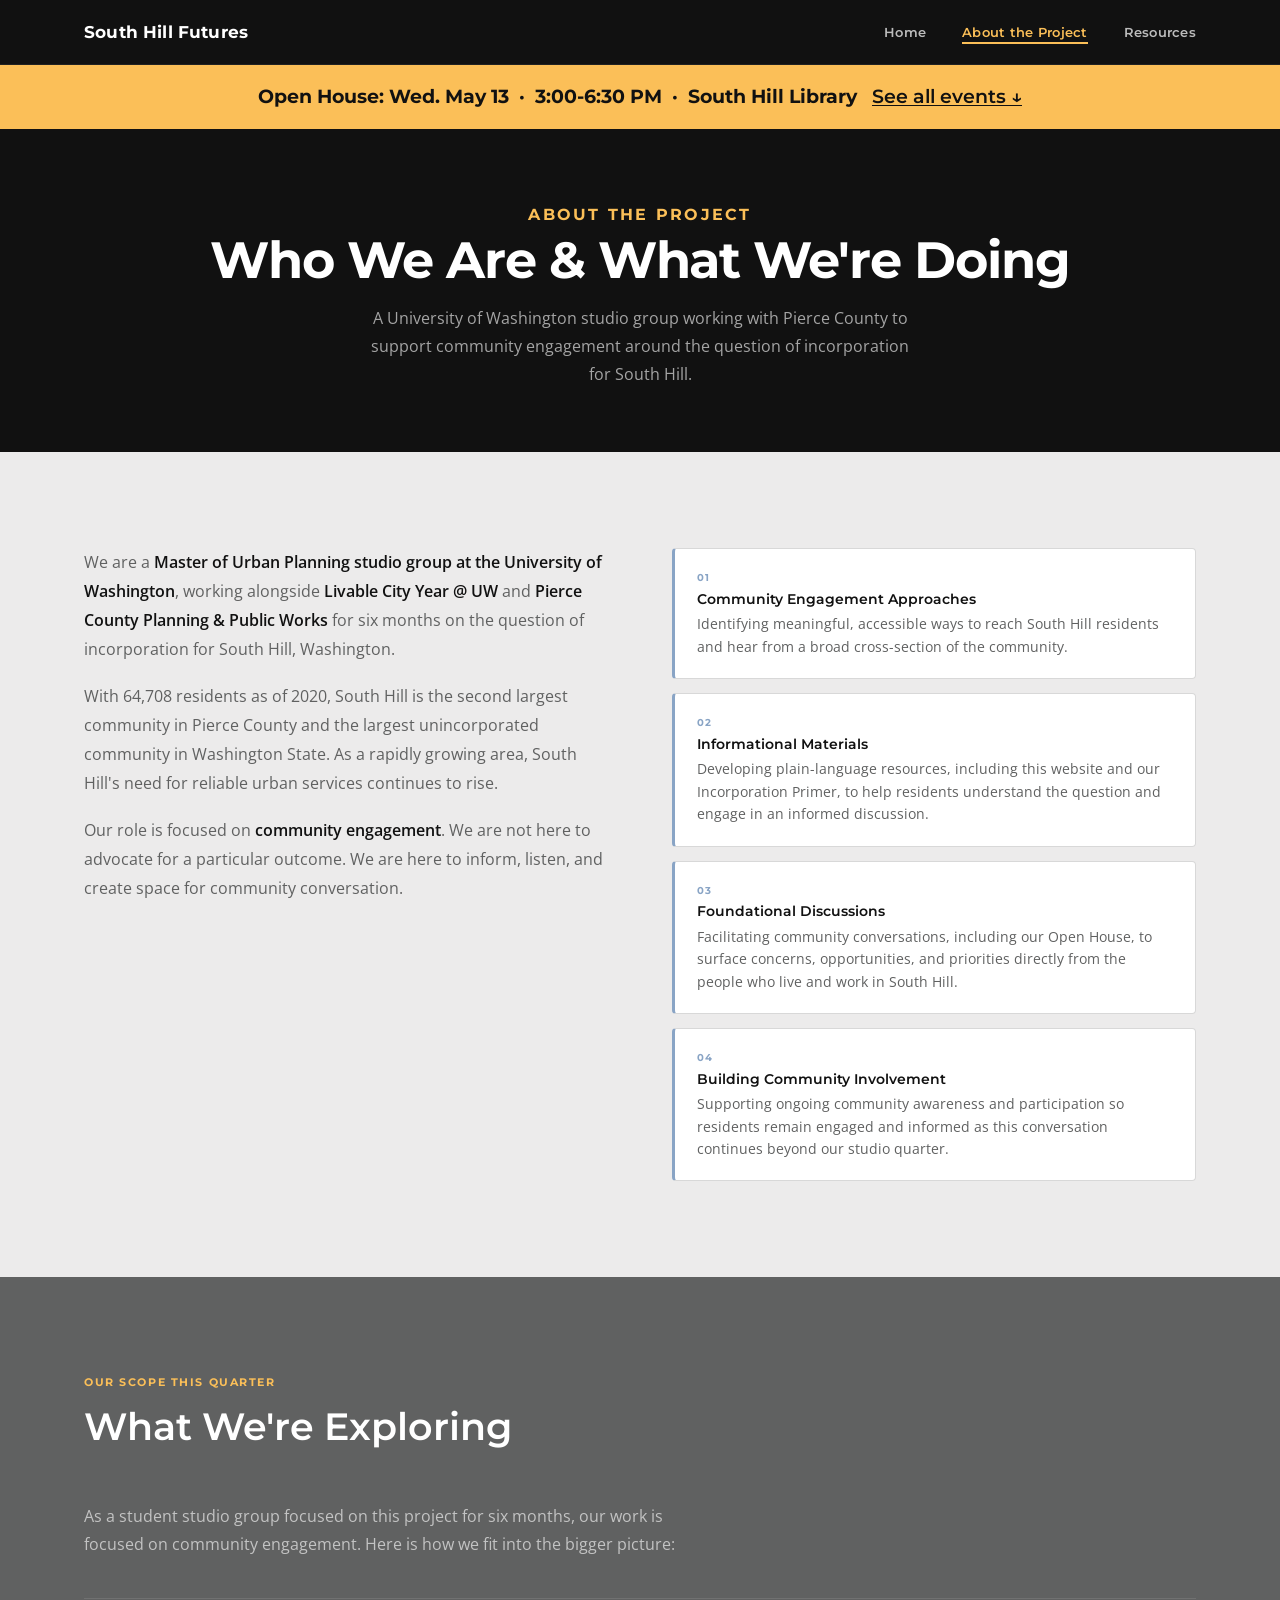
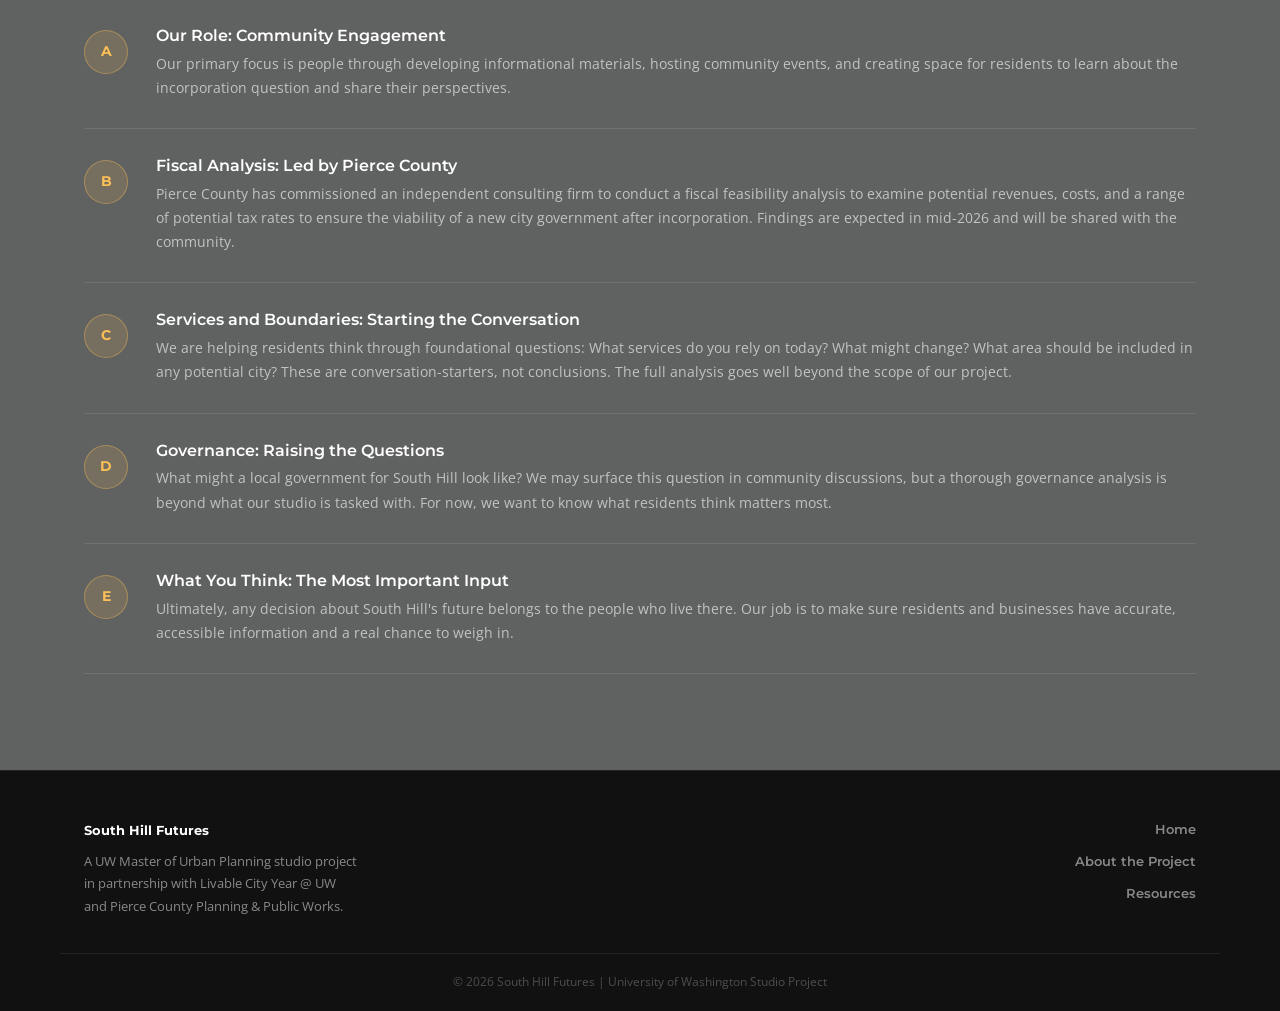
==== about.html @ bb27de4a "2.0" ====
<!DOCTYPE html>
<html lang="en">
<head>
  <meta charset="UTF-8" />
  <meta name="viewport" content="width=device-width, initial-scale=1.0" />
  <title>About the Project | South Hill Futures</title>
  <link rel="stylesheet" href="styles.css" />
  <link rel="preconnect" href="https://fonts.googleapis.com" />
  <link href="https://fonts.googleapis.com/css2?family=Montserrat:wght@600;700&family=Open+Sans:wght@400;500;600&display=swap" rel="stylesheet" />
</head>
<body>

  <!-- NAV -->
  <nav id="navbar">
    <div class="nav-inner">
      <a class="nav-logo" href="index.html">South Hill Futures</a>
      <button class="nav-toggle" aria-label="Toggle menu" onclick="toggleMenu()">&#9776;</button>
      <ul class="nav-links" id="nav-links">
        <li><a href="index.html">Home</a></li>
        <li><a href="about.html" aria-current="page">About the Project</a></li>
        <li><a href="learn.html">Resources</a></li>
      </ul>
    </div>
  </nav>

  <!-- OPEN HOUSE BANNER -->
  <div id="open-house-banner">
    <p><strong>Open House: Wed. May 13 &nbsp;·&nbsp; 3:00-6:30 PM &nbsp;·&nbsp; South Hill Library</strong> &nbsp;&nbsp;<a href="index.html#contact">See all events &#8595;</a></p>
  </div>

  <!-- PAGE HEADER -->
  <div class="page-header">
    <p class="eyebrow gold">About the Project</p>
    <h1>Who We Are &amp; What We're Doing</h1>
    <p>A University of Washington studio group working with Pierce County to support community engagement around the question of incorporation for South Hill.</p>
  </div>

  <!-- ABOUT -->
  <section id="about">
    <div class="container">
      <div class="two-col">
        <div class="col-text">
          <p>We are a <strong>Master of Urban Planning studio group at the University of Washington</strong>, working alongside <strong>Livable City Year @ UW</strong> and <strong>Pierce County Planning & Public Works</strong> for six months on the question of incorporation for South Hill, Washington.</p>
          <p>With 64,708 residents as of 2020, South Hill is the second largest community in Pierce County and the largest unincorporated community in Washington State. As a rapidly growing area, South Hill's need for reliable urban services continues to rise.</p>
          <p>Our role is focused on <strong>community engagement</strong>. We are not here to advocate for a particular outcome. We are here to inform, listen, and create space for community conversation.</p>
        </div>
        <div class="col-cards">
          <div class="info-card">
            <div class="info-card-num">01</div>
            <h3>Community Engagement Approaches</h3>
            <p>Identifying meaningful, accessible ways to reach South Hill residents and hear from a broad cross-section of the community.</p>
          </div>
          <div class="info-card">
            <div class="info-card-num">02</div>
            <h3>Informational Materials</h3>
            <p>Developing plain-language resources, including this website and our Incorporation Primer, to help residents understand the question and engage in an informed discussion.</p>
          </div>
          <div class="info-card">
            <div class="info-card-num">03</div>
            <h3>Foundational Discussions</h3>
            <p>Facilitating community conversations, including our Open House, to surface concerns, opportunities, and priorities directly from the people who live and work in South Hill.</p>
          </div>
          <div class="info-card">
            <div class="info-card-num">04</div>
            <h3>Building Community Involvement</h3>
            <p>Supporting ongoing community awareness and participation so residents remain engaged and informed as this conversation continues beyond our studio quarter.</p>
          </div>
        </div>
      </div>
    </div>
  </section>

  <!-- POSSIBILITIES -->
  <section id="possibilities">
    <div class="container">
      <div class="section-header on-dark">
        <p class="eyebrow">Our Scope This Quarter</p>
        <h2>What We're Exploring</h2>
      </div>
      <p class="section-intro-left">As a student studio group focused on this project for six months, our work is focused on community engagement. Here is how we fit into the bigger picture:</p>
      <div class="scenarios">
        <div class="scenario">
          <div class="scenario-number">A</div>
          <div class="scenario-body">
            <h3>Our Role: Community Engagement</h3>
            <p>Our primary focus is people through developing informational materials, hosting community events, and creating space for residents to learn about the incorporation question and share their perspectives.</p>
          </div>
        </div>
        <div class="scenario">
          <div class="scenario-number">B</div>
          <div class="scenario-body">
            <h3>Fiscal Analysis: Led by Pierce County</h3>
            <p>Pierce County has commissioned an independent consulting firm to conduct a fiscal feasibility analysis to examine potential revenues, costs, and a range of potential tax rates to ensure the viability of a new city government after incorporation. Findings are expected in mid-2026 and will be shared with the community.</p>
          </div>
        </div>
        <div class="scenario">
          <div class="scenario-number">C</div>
          <div class="scenario-body">
            <h3>Services and Boundaries: Starting the Conversation</h3>
            <p>We are helping residents think through foundational questions: What services do you rely on today? What might change? What area should be included in any potential city? These are conversation-starters, not conclusions. The full analysis goes well beyond the scope of our project.</p>
          </div>
        </div>
        <div class="scenario">
          <div class="scenario-number">D</div>
          <div class="scenario-body">
            <h3>Governance: Raising the Questions</h3>
            <p>What might a local government for South Hill look like? We may surface this question in community discussions, but a thorough governance analysis is beyond what our studio is tasked with. For now, we want to know what residents think matters most.</p>
          </div>
        </div>
        <div class="scenario">
          <div class="scenario-number">E</div>
          <div class="scenario-body">
            <h3>What You Think: The Most Important Input</h3>
            <p>Ultimately, any decision about South Hill's future belongs to the people who live there. Our job is to make sure residents and businesses have accurate, accessible information and a real chance to weigh in.</p>
          </div>
        </div>
      </div>
    </div>
  </section>

  <!-- FOOTER -->
  <footer>
    <div class="container footer-inner">
      <div class="footer-left">
        <p class="footer-logo">South Hill Futures</p>
        <p>A UW Master of Urban Planning studio project<br>in partnership with Livable City Year @ UW<br>and Pierce County Planning &amp; Public Works.</p>
      </div>
      <div class="footer-links">
        <a href="index.html">Home</a>
        <a href="about.html">About the Project</a>
        <a href="learn.html">Resources</a>
      </div>
    </div>
    <div class="footer-bottom">
      <p>&copy; 2026 South Hill Futures | University of Washington Studio Project</p>
    </div>
  </footer>

  <script src="script.js"></script>
</body>
</html>
---- styles.css ----
/* ── Reset & Base ── */
*, *::before, *::after { box-sizing: border-box; margin: 0; padding: 0; }

:root {
  --blue:       #89a4c5;
  --gold:       #fbbf58;
  --green:      #a4ca65;
  --gray-mid:   #606161;
  --gray-light: #ecebeb;
  --black:      #111111;
  --white:      #ffffff;
  --border:     #d8d8d8;

  --text-dark:  #111111;
  --text-body:  #606161;
  --text-muted: #909090;

  --font-body:    'Open Sans', system-ui, sans-serif;
  --font-heading: 'Montserrat', system-ui, sans-serif;

  --max-w:      1160px;
  --section-py: 96px;
}

html { scroll-behavior: smooth; }

body {
  font-family: var(--font-body);
  font-weight: 400;
  color: var(--text-body);
  background: var(--white);
  line-height: 1.7;
  font-size: 16px;
  padding-top: 64px;
}

a { color: inherit; text-decoration: none; }
img { display: block; max-width: 100%; }

h1, h2, h3 { font-family: var(--font-heading); line-height: 1.2; }
h1 { font-weight: 700; }
h2 { font-weight: 600; }
h3 { font-weight: 600; }

.container {
  max-width: var(--max-w);
  margin: 0 auto;
  padding: 0 24px;
}

/* ── Eyebrow ── */
.eyebrow {
  display: block;
  font-family: var(--font-heading);
  font-size: 0.7rem;
  font-weight: 700;
  letter-spacing: 0.14em;
  text-transform: uppercase;
  color: var(--green);
  margin-bottom: 12px;
}
.eyebrow.gold  { color: var(--gold); }
.eyebrow.light { color: var(--gold); }

/* ── Buttons ── */
.btn {
  display: inline-block;
  padding: 13px 32px;
  border-radius: 3px;
  font-family: var(--font-heading);
  font-size: 0.85rem;
  font-weight: 700;
  letter-spacing: 0.04em;
  cursor: pointer;
  transition: all 0.18s;
  border: 2px solid transparent;
}
.btn-primary { background: var(--gold); color: var(--black); border-color: var(--gold); }
.btn-primary:hover { background: #fccf7a; border-color: #fccf7a; }
.btn-outline { background: transparent; color: var(--white); border-color: rgba(255,255,255,0.5); }
.btn-outline:hover { background: rgba(255,255,255,0.1); border-color: var(--white); }

/* ── Navbar ── */
#navbar {
  position: fixed;
  top: 0; left: 0; right: 0;
  z-index: 100;
  background: var(--black);
  border-bottom: 1px solid rgba(255,255,255,0.07);
  transition: box-shadow 0.3s;
}
#navbar.scrolled { box-shadow: 0 2px 20px rgba(0,0,0,0.5); }

.nav-inner {
  max-width: var(--max-w);
  margin: 0 auto;
  padding: 0 24px;
  height: 64px;
  display: flex;
  align-items: center;
  justify-content: space-between;
}

.nav-logo {
  font-family: var(--font-heading);
  font-size: 1.05rem;
  font-weight: 700;
  color: var(--white);
  letter-spacing: 0.01em;
}

.nav-links {
  display: flex;
  gap: 36px;
  list-style: none;
}
.nav-links a {
  font-family: var(--font-heading);
  font-size: 0.82rem;
  font-weight: 600;
  color: rgba(255,255,255,0.72);
  letter-spacing: 0.02em;
  transition: color 0.18s;
  padding-bottom: 2px;
  border-bottom: 2px solid transparent;
}
.nav-links a:hover { color: var(--white); }
.nav-links a[aria-current="page"] { color: var(--gold); border-bottom-color: var(--gold); }

.nav-toggle {
  display: none;
  background: none;
  border: none;
  color: var(--white);
  font-size: 1.5rem;
  cursor: pointer;
  padding: 4px 8px;
}

/* ── Open House Banner ── */
#open-house-banner {
  background: var(--gold);
  padding: 18px 24px;
  text-align: center;
}
#open-house-banner p {
  font-family: var(--font-heading);
  font-size: 1.2rem;
  font-weight: 600;
  color: var(--black);
  line-height: 1.5;
}
#open-house-banner a {
  color: var(--black);
  text-decoration: underline;
  text-underline-offset: 2px;
}

/* ── Hero (index.html) ── */
#hero {
  position: relative;
  min-height: calc(100vh - 64px);
  display: flex;
  align-items: center;
  justify-content: center;
  background-color: var(--black);
  background-image: url('Rainier.jpg');
  background-size: cover;
  background-position: center center;
  background-repeat: no-repeat;
  text-align: center;
  overflow: hidden;
}
#hero::before {
  content: '';
  position: absolute;
  inset: 0;
  background: rgba(0, 0, 0, 0.58);
}
.hero-content {
  position: relative;
  z-index: 2;
  max-width: 820px;
  padding: 60px 24px;
}
.hero-content h1 {
  font-size: clamp(2.6rem, 5.5vw, 4.4rem);
  color: var(--white);
  margin-bottom: 24px;
  letter-spacing: -0.02em;
}
.hero-content h1 span { color: var(--gold); }
.hero-sub {
  font-size: 1.05rem;
  color: rgba(255,255,255,0.7);
  max-width: 600px;
  margin: 0 auto 40px;
  line-height: 1.82;
}
.hero-actions { display: flex; gap: 16px; justify-content: center; flex-wrap: wrap; }
.hero-scroll-hint {
  position: absolute;
  bottom: 28px; left: 50%;
  transform: translateX(-50%);
  color: rgba(255,255,255,0.28);
  font-size: 1.4rem;
  animation: bounce 2.2s infinite;
}
@keyframes bounce {
  0%, 100% { transform: translateX(-50%) translateY(0); }
  50%       { transform: translateX(-50%) translateY(9px); }
}

/* ── Page Header (about.html, learn.html) ── */
.page-header {
  background: var(--black);
  padding: 72px 24px 64px;
  text-align: center;
}
.page-header h1 {
  font-size: clamp(2rem, 4vw, 3.2rem);
  color: var(--white);
  margin-bottom: 14px;
  letter-spacing: -0.02em;
}
.page-header p {
  font-size: 1rem;
  color: rgba(255,255,255,0.62);
  max-width: 540px;
  margin: 0 auto;
  line-height: 1.75;
}

/* ── Partners Strip ── */
#partners {
  background: var(--white);
  border-bottom: 1px solid var(--border);
  padding: 26px 0;
}
.partners-label {
  text-align: center;
  font-family: var(--font-heading);
  font-size: 0.68rem;
  font-weight: 700;
  letter-spacing: 0.13em;
  text-transform: uppercase;
  color: var(--text-muted);
  margin-bottom: 16px;
}
.partners-logos {
  display: flex;
  align-items: center;
  justify-content: center;
  gap: 40px;
  flex-wrap: wrap;
}
.partner-item {
  font-family: var(--font-heading);
  font-size: 0.85rem;
  font-weight: 600;
  color: var(--text-dark);
  letter-spacing: 0.01em;
}
.partner-divider { width: 1px; height: 26px; background: var(--border); }

/* ── Section Shared ── */
section { padding: var(--section-py) 0; }

.section-header { margin-bottom: 52px; }
.section-header.center { text-align: center; }

.section-header h2 {
  font-size: clamp(1.75rem, 3vw, 2.5rem);
  color: var(--text-dark);
  line-height: 1.18;
}
.section-header.on-dark h2    { color: var(--white); }
.section-header.on-dark .eyebrow { color: var(--gold); }

.section-intro {
  margin-top: 14px;
  font-size: 1rem;
  color: var(--text-muted);
  max-width: 580px;
  margin-left: auto;
  margin-right: auto;
  line-height: 1.75;
}
.section-intro-left {
  font-size: 1rem;
  color: rgba(255,255,255,0.62);
  margin-bottom: 40px;
  max-width: 620px;
  line-height: 1.75;
}

/* ── About ── */
#about { background: var(--gray-light); }

.two-col {
  display: grid;
  grid-template-columns: 1fr 1fr;
  gap: 64px;
  align-items: start;
}
.col-text p {
  margin-bottom: 18px;
  font-size: 0.98rem;
  line-height: 1.85;
}
.col-text strong { color: var(--text-dark); font-weight: 600; }
.col-cards { display: flex; flex-direction: column; gap: 14px; }

.info-card {
  background: var(--white);
  border: 1px solid var(--border);
  border-left: 3px solid var(--blue);
  border-radius: 4px;
  padding: 20px 22px;
  transition: box-shadow 0.18s, transform 0.18s;
}
.info-card:hover { box-shadow: 0 6px 20px rgba(0,0,0,0.08); transform: translateY(-2px); }
.info-card-num {
  font-family: var(--font-heading);
  font-size: 0.62rem;
  font-weight: 700;
  letter-spacing: 0.12em;
  color: var(--blue);
  margin-bottom: 5px;
}
.info-card h3 { font-size: 0.9rem; color: var(--text-dark); margin-bottom: 5px; }
.info-card p  { font-size: 0.85rem; color: var(--text-body); line-height: 1.65; }

/* ── What Is Incorporation ── */
#what-is { background: var(--white); }

.explainer-grid {
  display: grid;
  grid-template-columns: repeat(3, 1fr);
  gap: 20px;
}
.explainer-card {
  background: var(--gray-light);
  border: 1px solid var(--border);
  border-top: 3px solid var(--blue);
  border-radius: 4px;
  padding: 28px 22px;
  transition: box-shadow 0.18s, transform 0.18s;
}
.explainer-card:hover { box-shadow: 0 6px 20px rgba(0,0,0,0.08); transform: translateY(-2px); }
.explainer-icon { font-size: 1.7rem; margin-bottom: 12px; }
.explainer-card h3 { font-size: 0.9rem; color: var(--text-dark); margin-bottom: 8px; }
.explainer-card p  { font-size: 0.85rem; color: var(--text-body); line-height: 1.72; }

/* ── Possibilities / Scenarios ── */
#possibilities { background: var(--gray-mid); }

.scenarios { display: flex; flex-direction: column; }
.scenario {
  display: flex;
  gap: 28px;
  align-items: flex-start;
  padding: 28px 0;
  border-bottom: 1px solid rgba(255,255,255,0.1);
}
.scenario:first-child { border-top: 1px solid rgba(255,255,255,0.1); }

.scenario-number {
  flex-shrink: 0;
  width: 44px;
  height: 44px;
  border-radius: 50%;
  background: rgba(251,191,88,0.14);
  border: 1.5px solid rgba(251,191,88,0.38);
  display: flex;
  align-items: center;
  justify-content: center;
  font-family: var(--font-heading);
  font-weight: 700;
  font-size: 0.88rem;
  color: var(--gold);
  margin-top: 3px;
}
.scenario-body h3 { font-size: 0.98rem; color: var(--white); margin-bottom: 6px; }
.scenario-body p  { font-size: 0.88rem; color: rgba(255,255,255,0.62); line-height: 1.72; }

/* ── Resources ── */
#resources { background: var(--gray-light); }

.resource-grid {
  display: grid;
  grid-template-columns: repeat(3, 1fr);
  gap: 18px;
}
.resource-card {
  background: var(--white);
  border: 1px solid var(--border);
  border-radius: 4px;
  padding: 22px;
  display: flex;
  flex-direction: column;
  gap: 10px;
  transition: box-shadow 0.18s, transform 0.18s;
}
.resource-card:hover { box-shadow: 0 6px 20px rgba(0,0,0,0.08); transform: translateY(-2px); }

.resource-tag {
  display: inline-block;
  font-family: var(--font-heading);
  font-size: 0.62rem;
  font-weight: 700;
  letter-spacing: 0.1em;
  text-transform: uppercase;
  padding: 3px 9px;
  border-radius: 20px;
  width: fit-content;
  background: rgba(137,164,197,0.14);
  color: #3a6390;
  border: 1px solid rgba(137,164,197,0.3);
}
.resource-tag.team {
  background: rgba(164,202,101,0.14);
  color: #3d6a10;
  border-color: rgba(164,202,101,0.3);
}
.resource-tag.external {
  background: rgba(251,191,88,0.14);
  color: #7a5208;
  border-color: rgba(251,191,88,0.3);
}

.resource-card h3 { font-size: 0.92rem; color: var(--text-dark); }
.resource-card p  { font-size: 0.84rem; color: var(--text-body); line-height: 1.65; flex: 1; }
.resource-link {
  font-family: var(--font-heading);
  font-size: 0.8rem;
  font-weight: 700;
  color: var(--blue);
  transition: color 0.18s;
}
.resource-link:hover { color: var(--black); }

/* ── Contact / Get Involved ── */
#contact { background: var(--black); }

.contact-box {
  max-width: 860px;
  margin: 0 auto;
}
.contact-text { text-align: center; }
.contact-text h2 {
  font-size: clamp(1.8rem, 3vw, 2.4rem);
  color: var(--white);
  margin-bottom: 14px;
}
.contact-text > p {
  color: rgba(255,255,255,0.65);
  margin-bottom: 40px;
  line-height: 1.8;
  max-width: 560px;
  margin-left: auto;
  margin-right: auto;
}

.contact-ways {
  list-style: none;
  display: grid;
  grid-template-columns: 1fr 1fr;
  gap: 16px;
  text-align: left;
}
.contact-ways li {
  display: flex;
  gap: 14px;
  align-items: flex-start;
  background: rgba(255,255,255,0.04);
  border: 1px solid rgba(255,255,255,0.1);
  border-radius: 6px;
  padding: 20px;
}
.contact-ways li.contact-email-row {
  grid-column: 1 / -1;
  justify-content: center;
  background: transparent;
  border: none;
  border-top: 1px solid rgba(255,255,255,0.1);
  border-radius: 0;
  padding-top: 24px;
  margin-top: 4px;
}
.contact-icon { font-size: 1.3rem; flex-shrink: 0; margin-top: 2px; }
.contact-ways strong {
  display: block;
  font-family: var(--font-heading);
  font-size: 0.88rem;
  font-weight: 700;
  color: var(--white);
  margin-bottom: 6px;
}
.contact-ways p {
  font-size: 0.84rem;
  color: rgba(255,255,255,0.55);
  line-height: 1.62;
}
.contact-ways a { color: var(--gold); text-decoration: underline; text-underline-offset: 2px; }

.open-house-highlight {
  background: rgba(251,191,88,0.12);
  border: 1px solid rgba(251,191,88,0.28);
  border-radius: 5px;
  padding: 12px 15px;
  margin-top: 8px;
}
.open-house-highlight .oh-date {
  font-family: var(--font-heading);
  font-size: 0.85rem;
  font-weight: 700;
  color: var(--gold);
  margin-bottom: 5px;
}
.open-house-highlight .oh-detail {
  font-size: 0.8rem;
  color: rgba(255,255,255,0.62);
  line-height: 1.6;
}

/* CONTACT FORM: when uncommenting form, restore .contact-box to:
   display: grid; grid-template-columns: 1fr 1fr; max-width: var(--max-w);
   and remove text-align: center, max-width from .contact-text */
.contact-form-wrap { background: var(--white); border-radius: 6px; padding: 36px; }
.contact-form-wrap h3 { font-size: 1.1rem; color: var(--text-dark); margin-bottom: 22px; }
.contact-form { display: flex; flex-direction: column; gap: 14px; }
.contact-form label { font-family: var(--font-heading); font-size: 0.78rem; font-weight: 700; color: var(--text-dark); margin-bottom: -6px; letter-spacing: 0.02em; }
.contact-form input,
.contact-form select,
.contact-form textarea {
  width: 100%; padding: 11px 13px;
  border: 1.5px solid var(--border); border-radius: 4px;
  font-family: var(--font-body); font-size: 0.92rem;
  color: var(--text-dark); background: var(--gray-light);
  transition: border-color 0.18s, box-shadow 0.18s; outline: none;
}
.contact-form input:focus,
.contact-form select:focus,
.contact-form textarea:focus {
  border-color: var(--blue);
  box-shadow: 0 0 0 3px rgba(137,164,197,0.18);
  background: var(--white);
}
.contact-form textarea { resize: vertical; }
.contact-form .btn { margin-top: 4px; width: 100%; text-align: center; }
.form-note { font-size: 0.84rem; color: var(--green); font-weight: 600; margin-top: 4px; }

/* ── Footer ── */
footer {
  background: var(--black);
  border-top: 1px solid rgba(255,255,255,0.08);
  color: rgba(255,255,255,0.5);
  padding: 48px 0 0;
}
.footer-inner {
  display: flex;
  justify-content: space-between;
  align-items: flex-start;
  gap: 40px;
  flex-wrap: wrap;
  padding-bottom: 36px;
  border-bottom: 1px solid rgba(255,255,255,0.08);
}
.footer-logo {
  font-family: var(--font-heading);
  font-size: 1rem;
  font-weight: 700;
  color: var(--white);
  margin-bottom: 8px;
}
.footer-left p { font-size: 0.84rem; line-height: 1.68; }
.footer-links { display: flex; flex-direction: column; gap: 10px; text-align: right; }
.footer-links a { font-family: var(--font-heading); font-size: 0.8rem; font-weight: 600; color: rgba(255,255,255,0.5); transition: color 0.18s; }
.footer-links a:hover { color: var(--gold); }
.footer-bottom { text-align: center; padding: 18px 0; font-size: 0.76rem; color: rgba(255,255,255,0.25); }

/* ── Responsive ── */
@media (max-width: 900px) {
  :root { --section-py: 72px; }
  .two-col { grid-template-columns: 1fr; gap: 40px; }
  .explainer-grid { grid-template-columns: repeat(2, 1fr); }
  .resource-grid { grid-template-columns: repeat(2, 1fr); }
  .contact-ways { grid-template-columns: 1fr; }
  .partner-divider { display: none; }
}

@media (max-width: 640px) {
  :root { --section-py: 56px; }
  .nav-links {
    display: none; flex-direction: column;
    position: absolute; top: 64px; left: 0; right: 0;
    background: var(--black);
    padding: 16px 24px 24px; gap: 16px;
    border-bottom: 1px solid rgba(255,255,255,0.08);
  }
  .nav-links.open { display: flex; }
  .nav-toggle { display: block; }
  .hero-content h1 { font-size: 2.2rem; }
  .hero-actions { flex-direction: column; align-items: center; }
  .explainer-grid { grid-template-columns: 1fr; }
  .resource-grid { grid-template-columns: 1fr; }
  .footer-inner { flex-direction: column; }
  .footer-links { text-align: left; }
  .page-header { padding: 48px 24px 40px; }
}
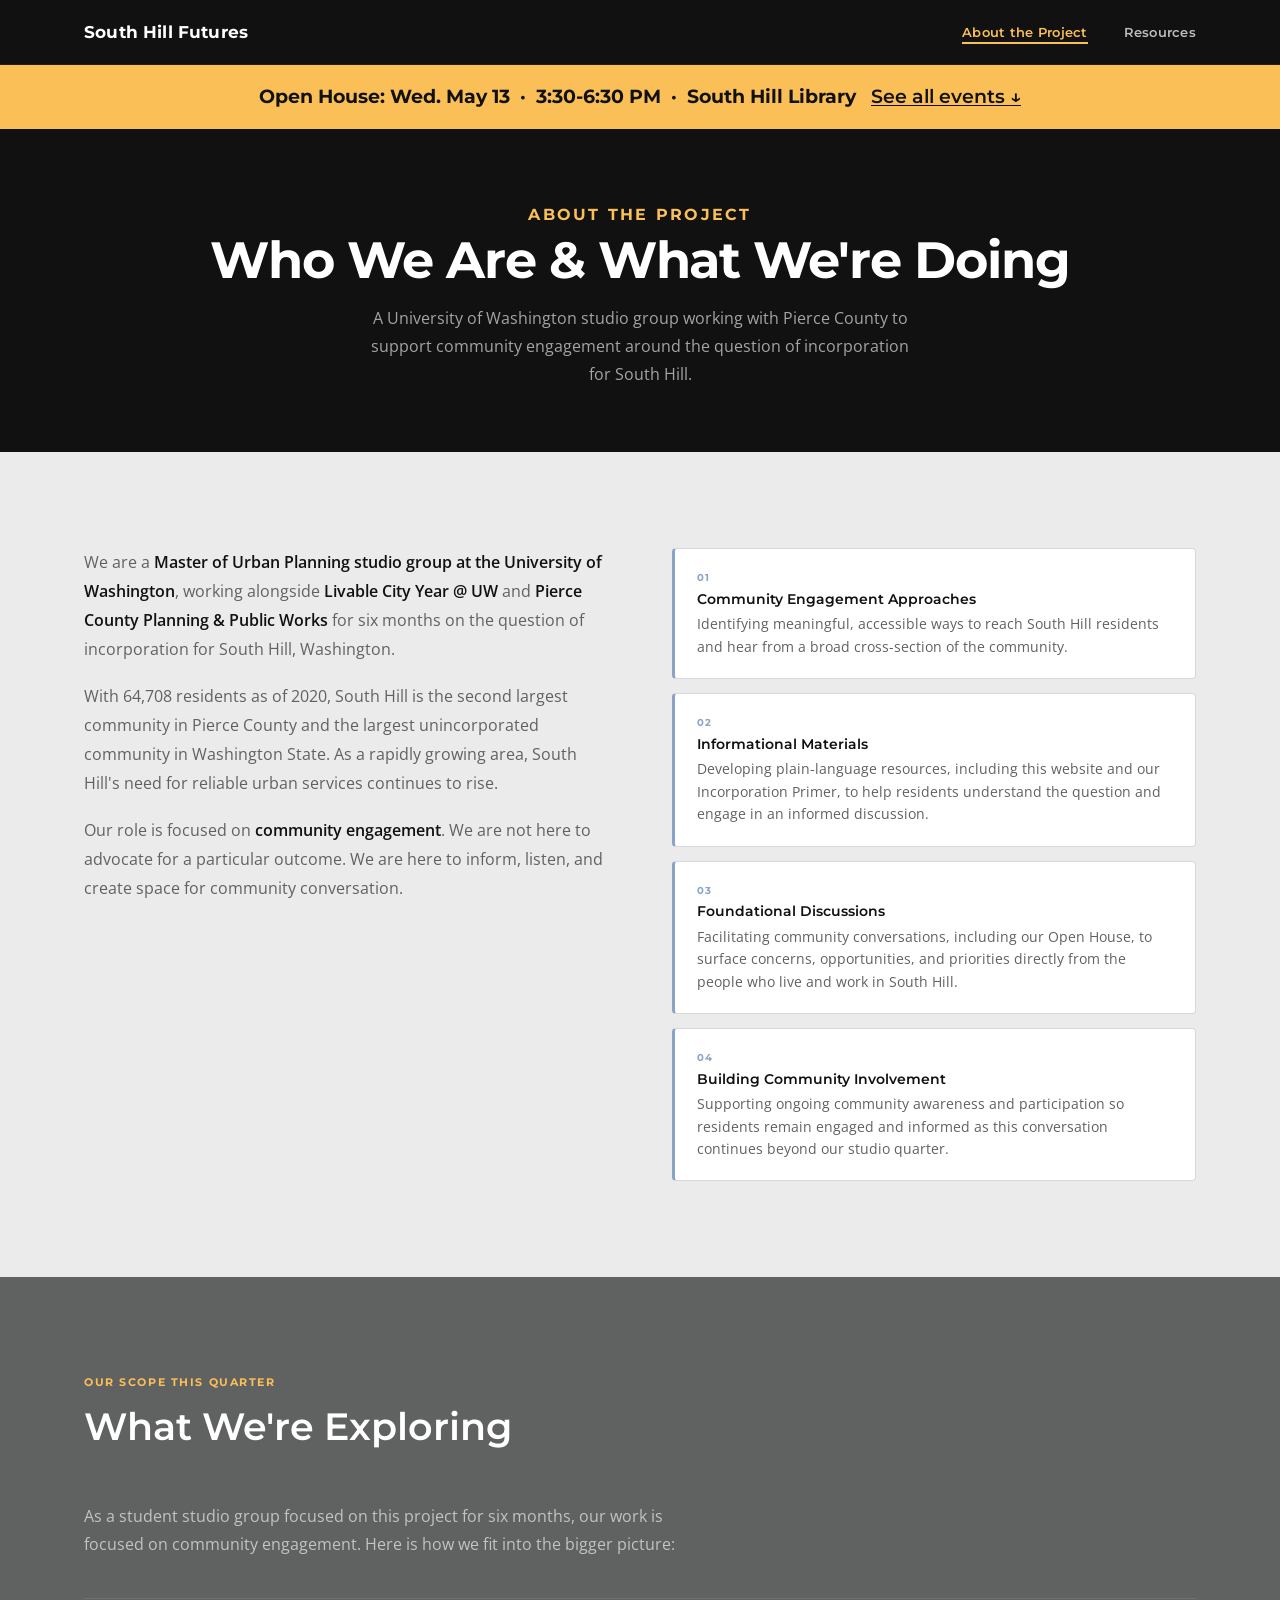
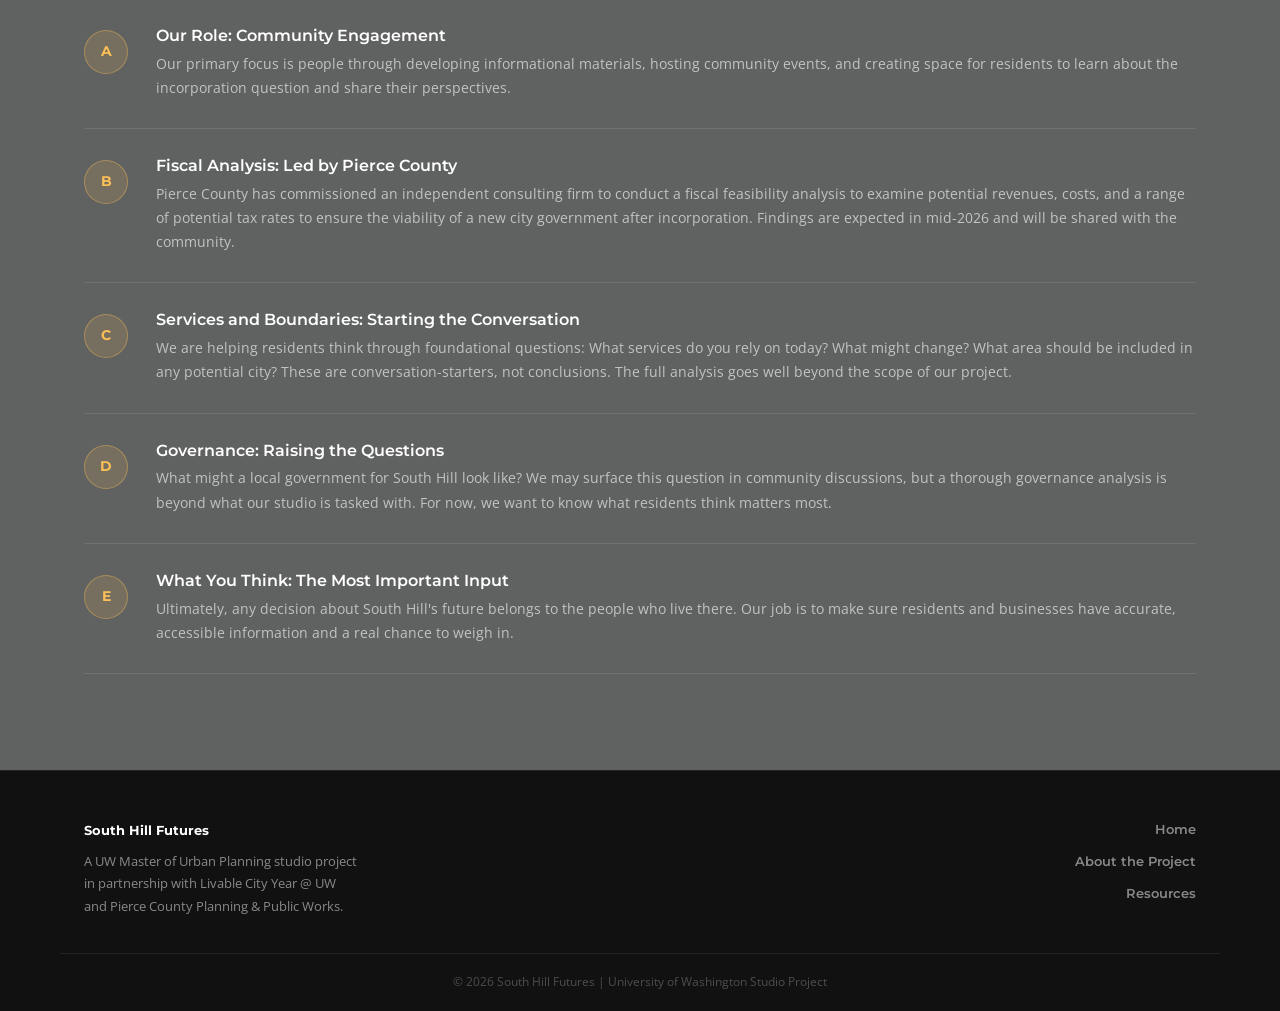
==== commit a3218b47: "Home text change and banner time" ====
--- a/about.html
+++ b/about.html
@@ -16,7 +16,6 @@
       <a class="nav-logo" href="index.html">South Hill Futures</a>
       <button class="nav-toggle" aria-label="Toggle menu" onclick="toggleMenu()">&#9776;</button>
       <ul class="nav-links" id="nav-links">
-        <li><a href="index.html">Home</a></li>
         <li><a href="about.html" aria-current="page">About the Project</a></li>
         <li><a href="learn.html">Resources</a></li>
       </ul>
@@ -25,7 +24,7 @@
 
   <!-- OPEN HOUSE BANNER -->
   <div id="open-house-banner">
-    <p><strong>Open House: Wed. May 13 &nbsp;·&nbsp; 3:00-6:30 PM &nbsp;·&nbsp; South Hill Library</strong> &nbsp;&nbsp;<a href="index.html#contact">See all events &#8595;</a></p>
+    <p><strong>Open House: Wed. May 13 &nbsp;·&nbsp; 3:30-6:30 PM &nbsp;·&nbsp; South Hill Library</strong> &nbsp;&nbsp;<a href="index.html#contact">See all events &#8595;</a></p>
   </div>
 
   <!-- PAGE HEADER -->
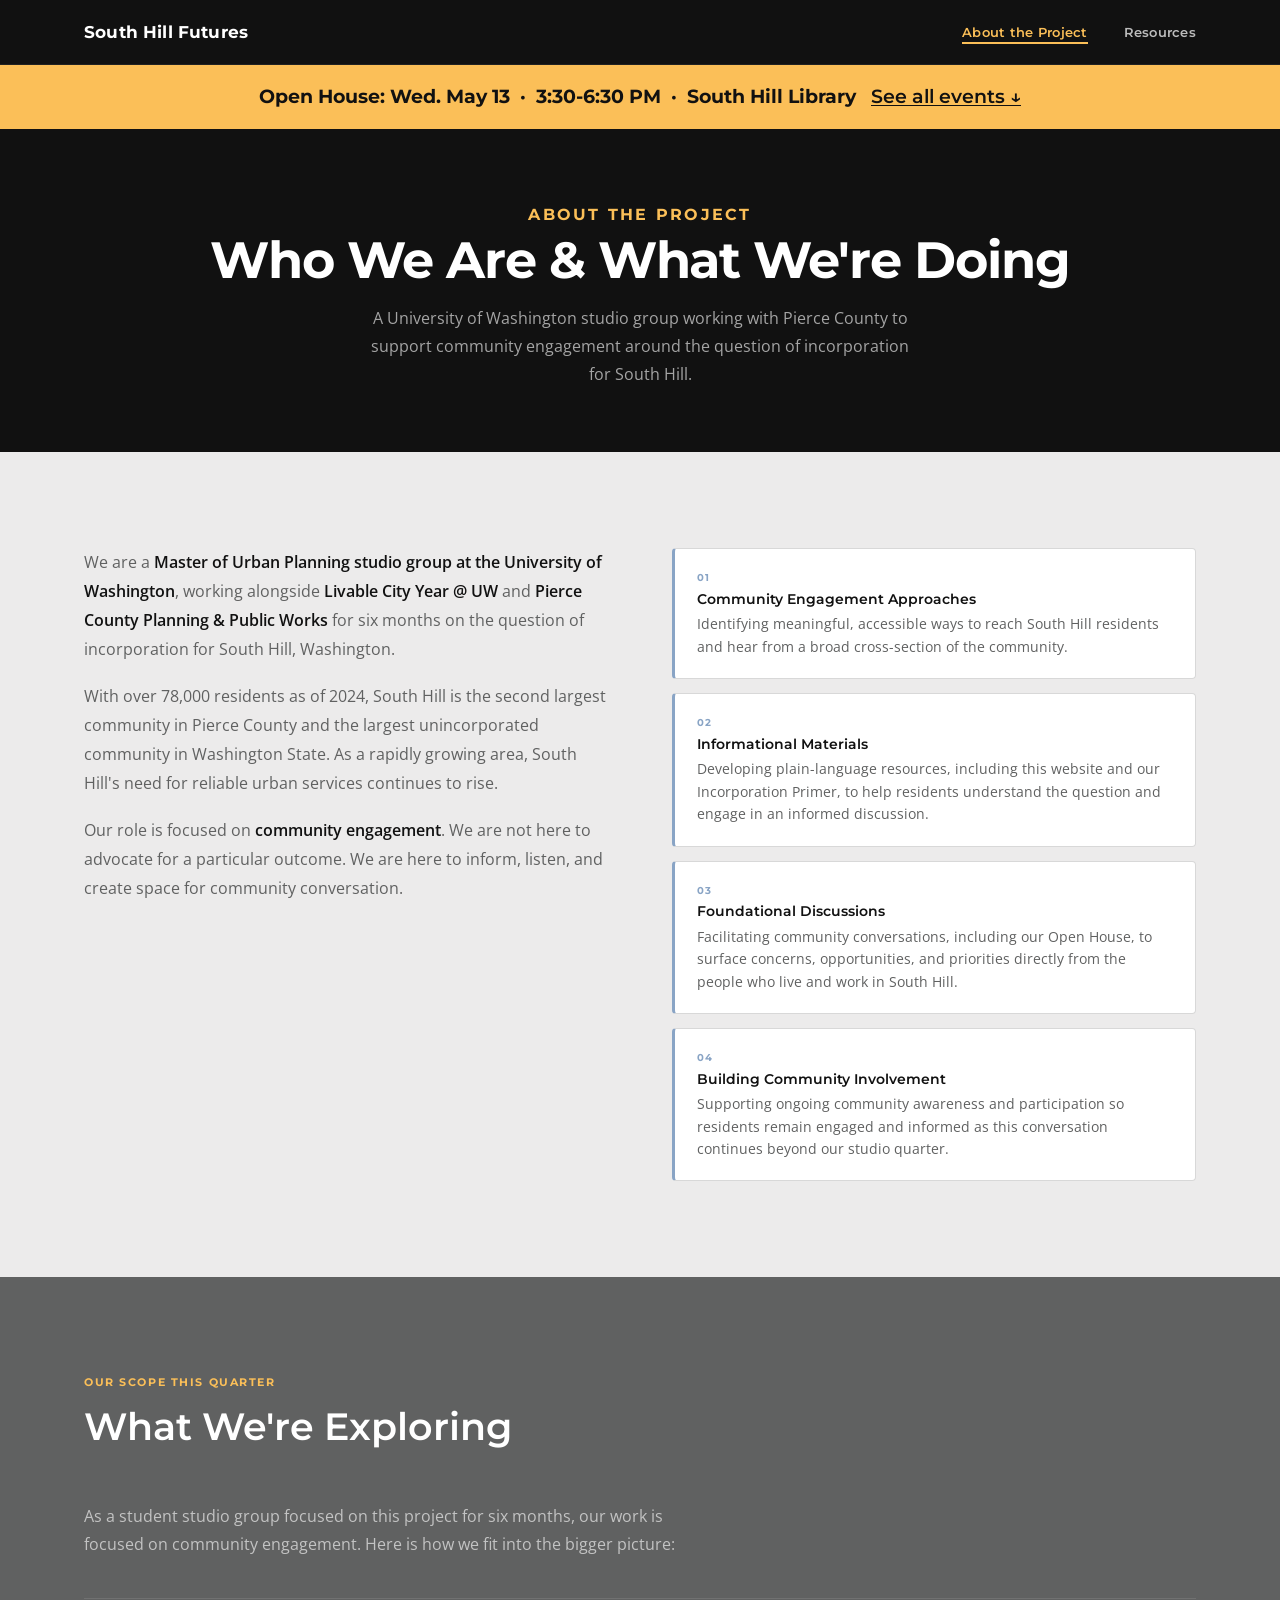
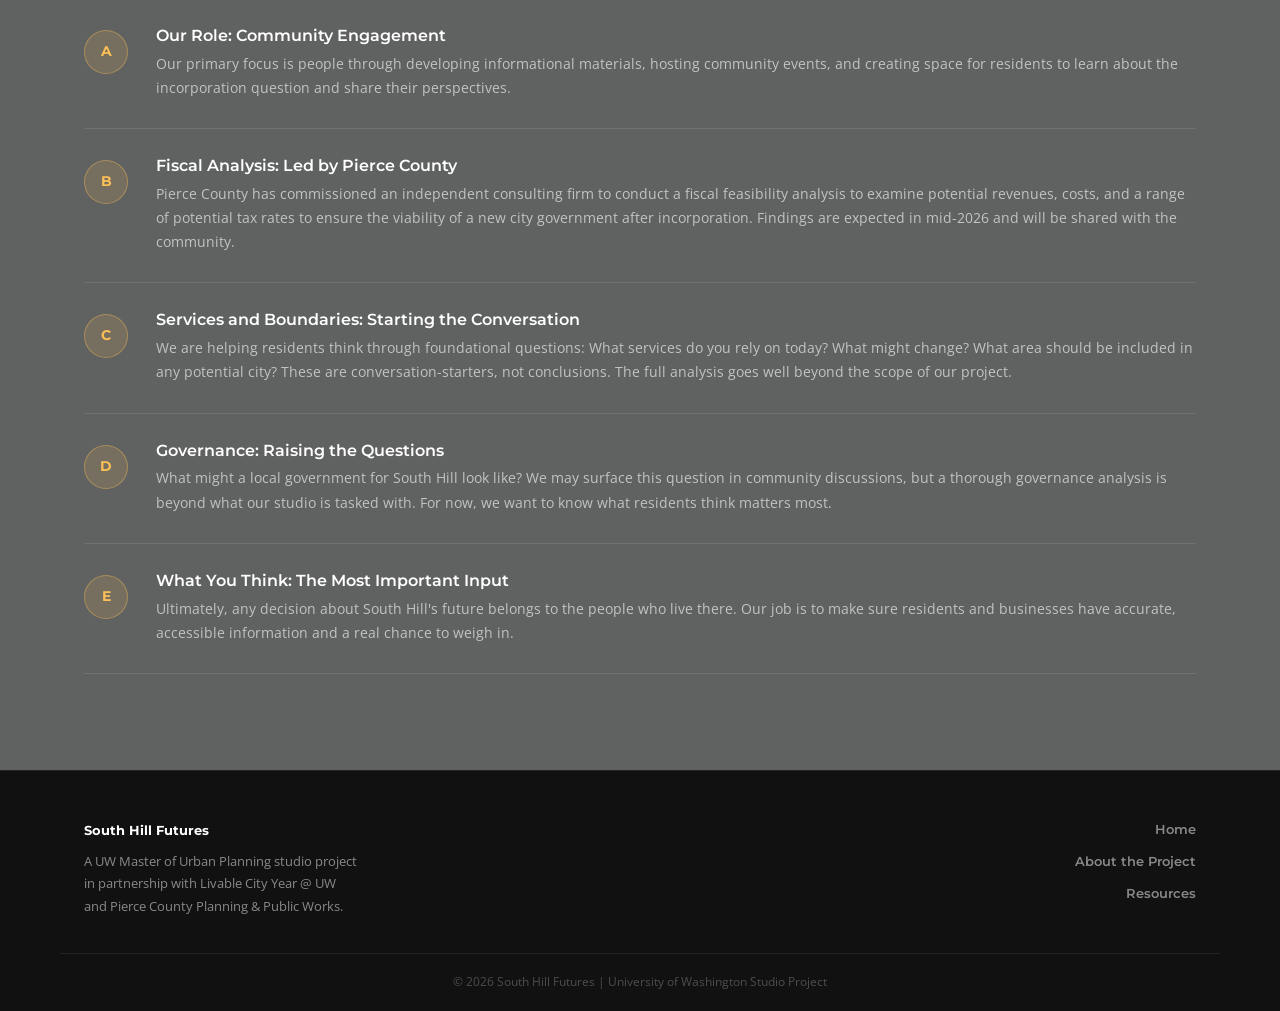
==== commit 75c15a80: "Updated primer and population" ====
--- a/about.html
+++ b/about.html
@@ -40,7 +40,7 @@
       <div class="two-col">
         <div class="col-text">
           <p>We are a <strong>Master of Urban Planning studio group at the University of Washington</strong>, working alongside <strong>Livable City Year @ UW</strong> and <strong>Pierce County Planning & Public Works</strong> for six months on the question of incorporation for South Hill, Washington.</p>
-          <p>With 64,708 residents as of 2020, South Hill is the second largest community in Pierce County and the largest unincorporated community in Washington State. As a rapidly growing area, South Hill's need for reliable urban services continues to rise.</p>
+          <p>With over 78,000 residents as of 2024, South Hill is the second largest community in Pierce County and the largest unincorporated community in Washington State. As a rapidly growing area, South Hill's need for reliable urban services continues to rise.</p>
           <p>Our role is focused on <strong>community engagement</strong>. We are not here to advocate for a particular outcome. We are here to inform, listen, and create space for community conversation.</p>
         </div>
         <div class="col-cards">
--- a/styles.css
+++ b/styles.css
@@ -441,7 +441,7 @@
 .resource-link:hover { color: var(--black); }
 
 /* ── Contact / Get Involved ── */
-#contact { background: var(--black); }
+#contact { background: var(--gray-light); }
 
 .contact-box {
   max-width: 860px;
@@ -450,11 +450,11 @@
 .contact-text { text-align: center; }
 .contact-text h2 {
   font-size: clamp(1.8rem, 3vw, 2.4rem);
-  color: var(--white);
+  color: var(--text-dark);
   margin-bottom: 14px;
 }
 .contact-text > p {
-  color: rgba(255,255,255,0.65);
+  color: var(--text-body);
   margin-bottom: 40px;
   line-height: 1.8;
   max-width: 560px;
@@ -473,8 +473,8 @@
   display: flex;
   gap: 14px;
   align-items: flex-start;
-  background: rgba(255,255,255,0.04);
-  border: 1px solid rgba(255,255,255,0.1);
+  background: var(--white);
+  border: 1px solid var(--border);
   border-radius: 6px;
   padding: 20px;
 }
@@ -483,7 +483,7 @@
   justify-content: center;
   background: transparent;
   border: none;
-  border-top: 1px solid rgba(255,255,255,0.1);
+  border-top: 1px solid var(--border);
   border-radius: 0;
   padding-top: 24px;
   margin-top: 4px;
@@ -494,19 +494,19 @@
   font-family: var(--font-heading);
   font-size: 0.88rem;
   font-weight: 700;
-  color: var(--white);
+  color: var(--text-dark);
   margin-bottom: 6px;
 }
 .contact-ways p {
   font-size: 0.84rem;
-  color: rgba(255,255,255,0.55);
+  color: var(--text-body);
   line-height: 1.62;
 }
-.contact-ways a { color: var(--gold); text-decoration: underline; text-underline-offset: 2px; }
+.contact-ways a { color: var(--blue); text-decoration: underline; text-underline-offset: 2px; }
 
 .open-house-highlight {
-  background: rgba(251,191,88,0.12);
-  border: 1px solid rgba(251,191,88,0.28);
+  background: rgba(137,164,197,0.1);
+  border: 1px solid rgba(137,164,197,0.25);
   border-radius: 5px;
   padding: 12px 15px;
   margin-top: 8px;
@@ -515,12 +515,12 @@
   font-family: var(--font-heading);
   font-size: 0.85rem;
   font-weight: 700;
-  color: var(--gold);
+  color: var(--blue);
   margin-bottom: 5px;
 }
 .open-house-highlight .oh-detail {
   font-size: 0.8rem;
-  color: rgba(255,255,255,0.62);
+  color: var(--text-body);
   line-height: 1.6;
 }
 
